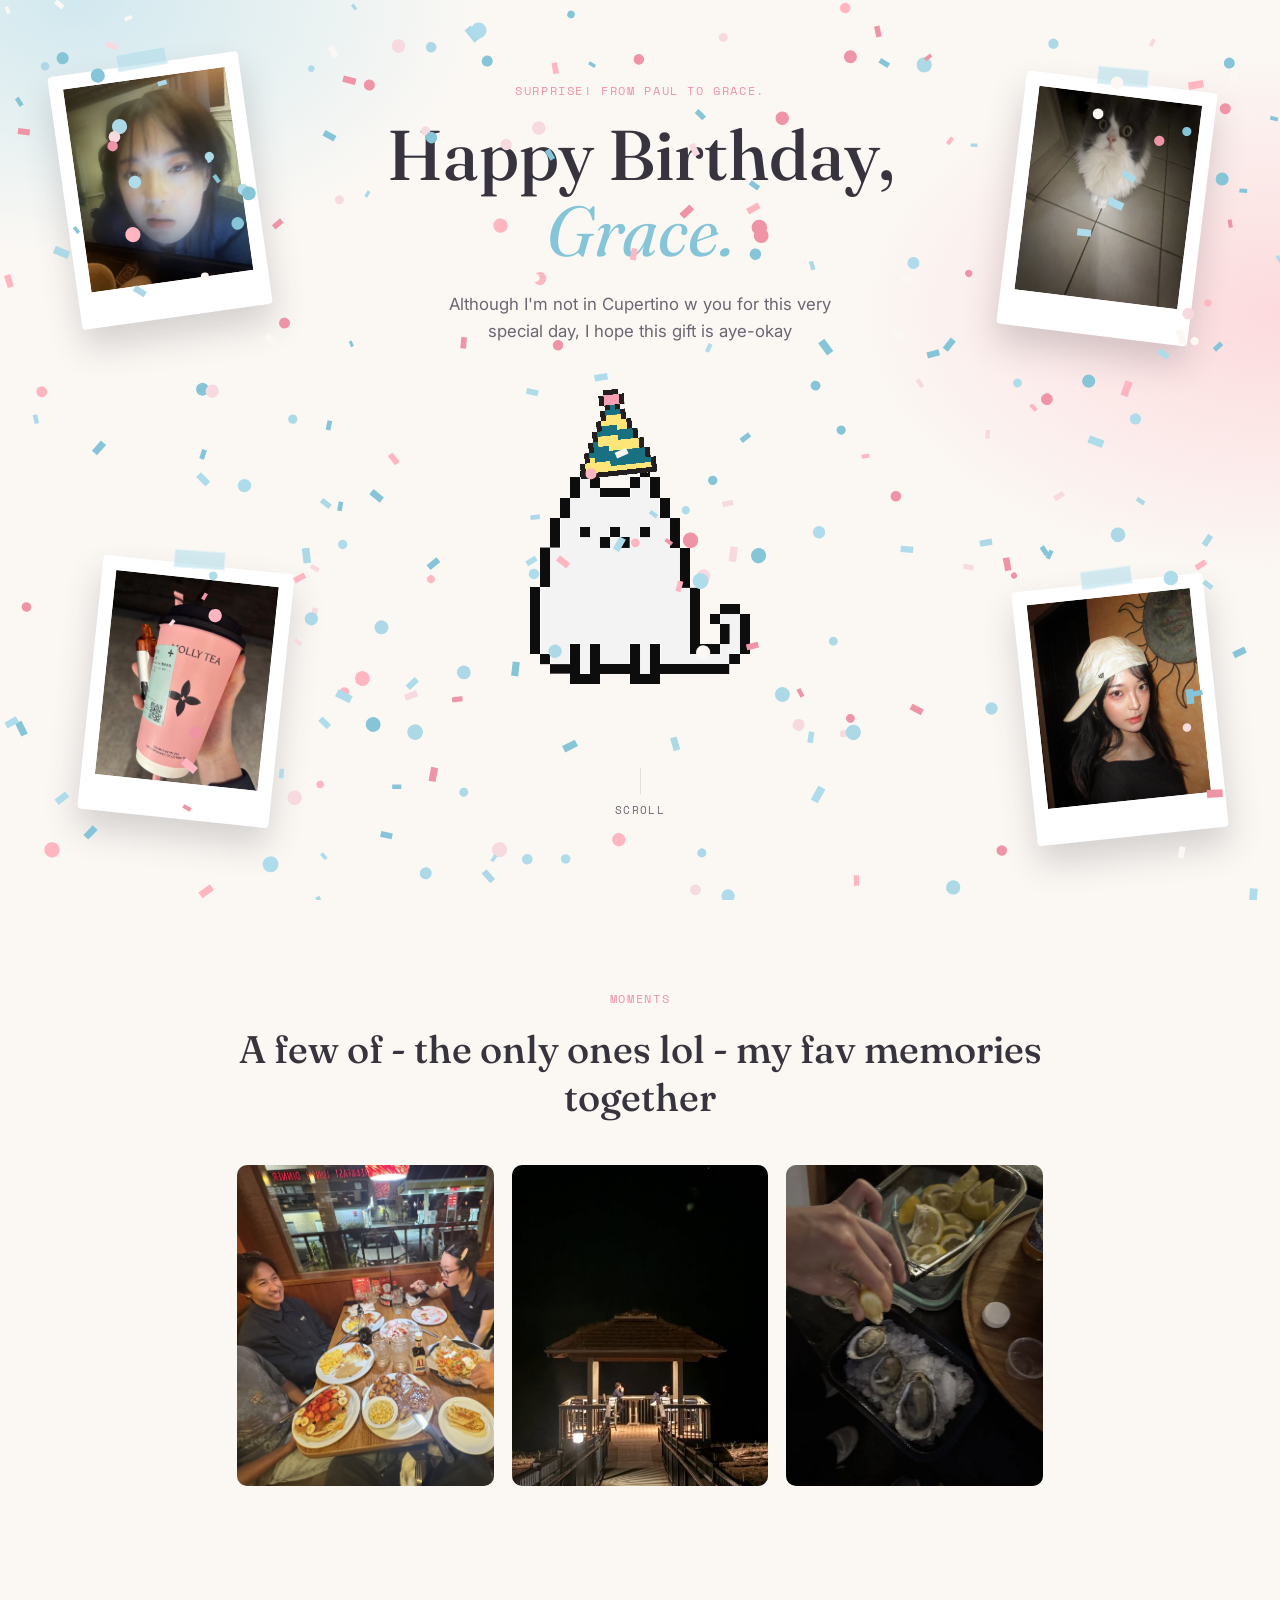
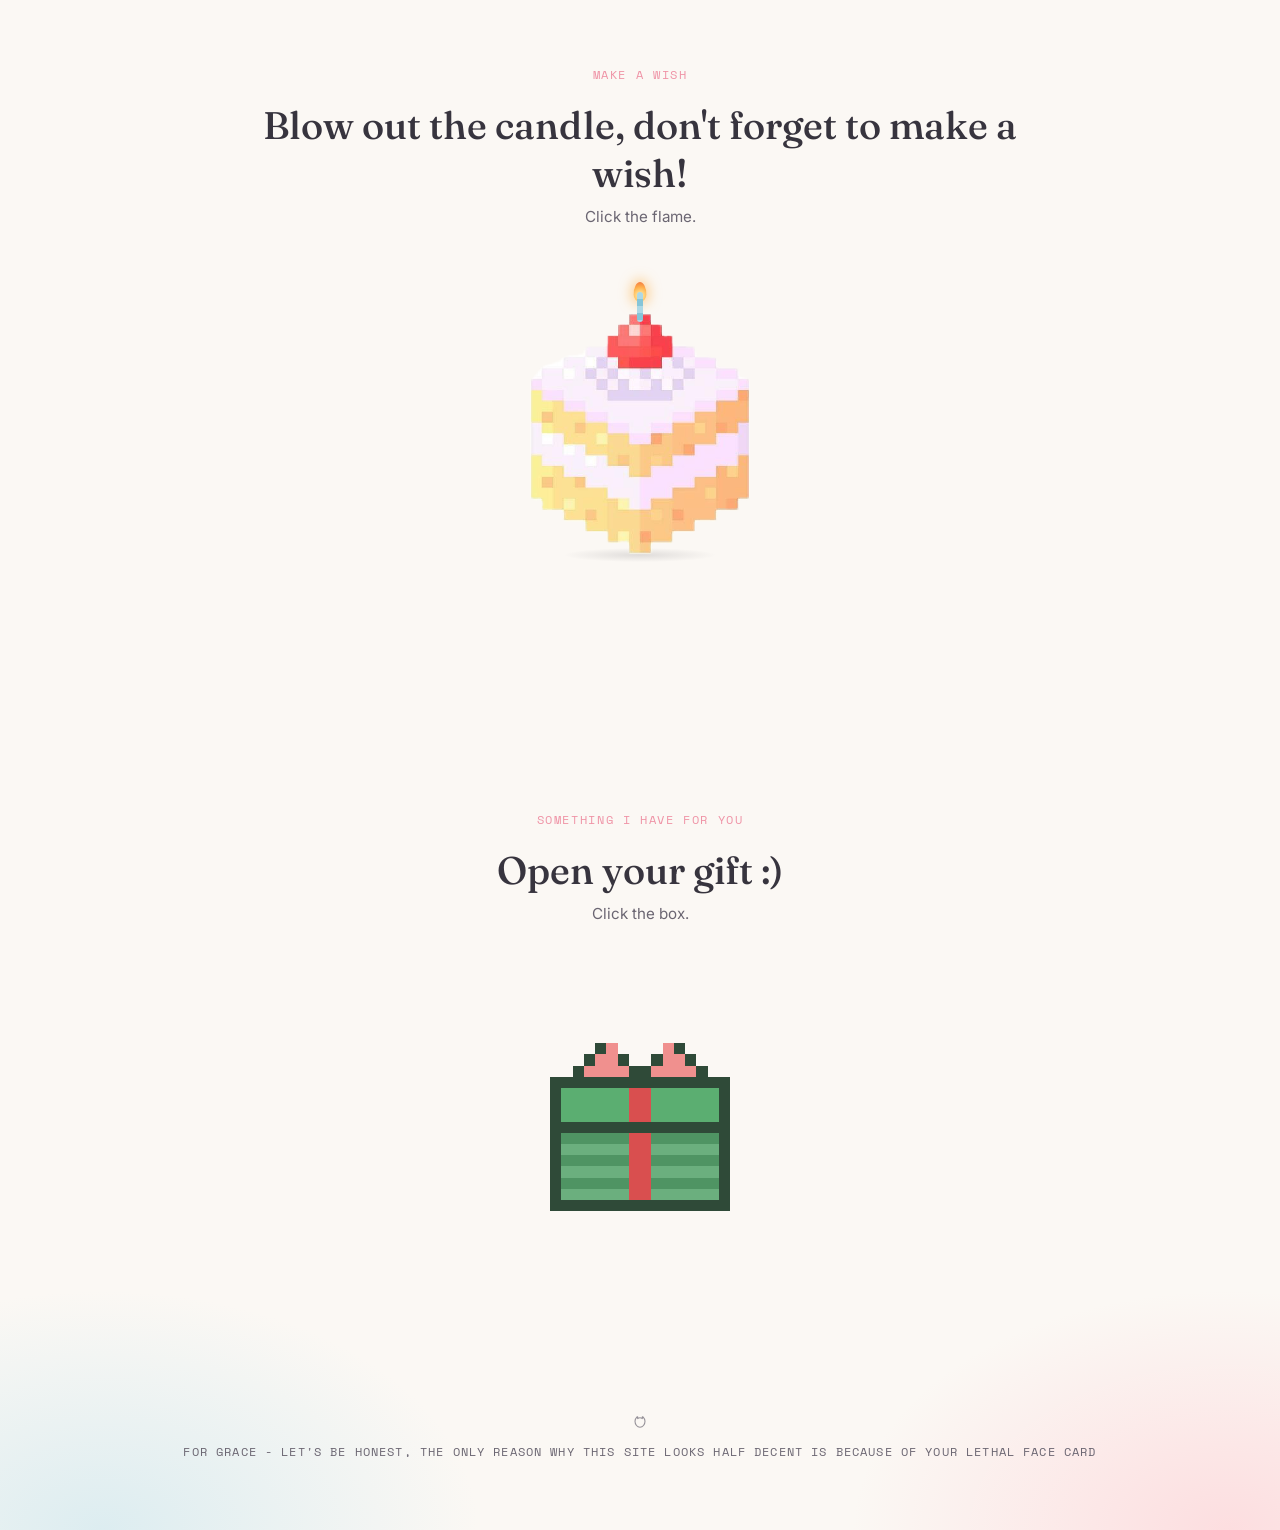
==== party.html @ a6ecd900 "its coming together hahaha" ====
<!DOCTYPE html>
<html lang="en">
<head>
<meta charset="UTF-8">
<meta name="viewport" content="width=device-width, initial-scale=1.0">
<title>Happy Birthday, Grace</title>
<link rel="icon" href="images/cat.png">
<link rel="preconnect" href="https://fonts.googleapis.com">
<link rel="preconnect" href="https://fonts.gstatic.com" crossorigin>
<link href="https://fonts.googleapis.com/css2?family=Fraunces:ital,opsz,wght@0,9..144,400;0,9..144,500;0,9..144,600;1,9..144,400;1,9..144,500&family=Inter:wght@400;500;600&family=Space+Mono:wght@400;700&display=swap" rel="stylesheet">
<link rel="stylesheet" href="style.css">
</head>
<body>

<canvas id="confetti-canvas"></canvas>

<main id="top">

  <section class="hero">
    <div class="hero-polaroids" aria-hidden="false">
      <label class="polaroid pola-1 has-photo" data-slot="1">
        <input type="file" accept="image/*" class="photo-input">
        <span class="polaroid-tape"></span>
        <span class="polaroid-frame">
          <img class="polaroid-img" src="images/polaroid-1.jpg" alt="Grace on a video call">
          <span class="polaroid-placeholder">
            <svg viewBox="0 0 24 24" fill="none"><path d="M12 5v14M5 12h14" stroke="currentColor" stroke-width="1.4" stroke-linecap="round"/></svg>
          </span>
        </span>
      </label>
      <label class="polaroid pola-4 has-photo" data-slot="4">
        <input type="file" accept="image/*" class="photo-input">
        <span class="polaroid-tape"></span>
        <span class="polaroid-frame">
          <img class="polaroid-img" src="images/polaroid-4.jpg" alt="A fluffy cat">
          <span class="polaroid-placeholder">
            <svg viewBox="0 0 24 24" fill="none"><path d="M12 5v14M5 12h14" stroke="currentColor" stroke-width="1.4" stroke-linecap="round"/></svg>
          </span>
        </span>
      </label>
      <label class="polaroid pola-2 has-photo" data-slot="2">
        <input type="file" accept="image/*" class="photo-input">
        <span class="polaroid-tape"></span>
        <span class="polaroid-frame">
          <img class="polaroid-img" src="images/polaroid-2.jpg" alt="A Molly Tea drink">
          <span class="polaroid-placeholder">
            <svg viewBox="0 0 24 24" fill="none"><path d="M12 5v14M5 12h14" stroke="currentColor" stroke-width="1.4" stroke-linecap="round"/></svg>
          </span>
        </span>
      </label>
      <label class="polaroid pola-3 has-photo" data-slot="3">
        <input type="file" accept="image/*" class="photo-input">
        <span class="polaroid-tape"></span>
        <span class="polaroid-frame">
          <img class="polaroid-img" src="images/polaroid-3.jpg" alt="A portrait of Grace">
          <span class="polaroid-placeholder">
            <svg viewBox="0 0 24 24" fill="none"><path d="M12 5v14M5 12h14" stroke="currentColor" stroke-width="1.4" stroke-linecap="round"/></svg>
          </span>
        </span>
      </label>
    </div>

    <div class="hero-content">
    <p class="eyebrow">Surprise! From Paul To Grace.</p>
    <h1 class="hero-title">Happy Birthday,<br><em>Grace.</em></h1>
    <p class="hero-sub">Although I'm not in Cupertino w you for this very special day, I hope this gift is aye-okay</p>

    <div class="hero-cat-wrap">
      <img class="hero-cat-hat" src="images/party-hat.png" alt="" aria-hidden="true">
      <img class="hero-cat" src="images/cat.png" alt="" aria-hidden="true">
    </div>

    <a class="scroll-cue" href="#photos"><span></span>scroll</a>
    </div>
  </section>

  <section id="photos" class="photos">
    <p class="eyebrow center">moments</p>
    <h2 class="section-title">A few of - the only ones lol - my fav memories together</h2>

    <div class="photo-grid">
      <label class="photo-card has-photo" data-slot="1">
        <input type="file" accept="image/*" class="photo-input">
        <img class="photo-img" src="images/moment-1.jpg" alt="Dinner with friends">
        <div class="photo-placeholder">
          <svg viewBox="0 0 24 24" fill="none"><path d="M12 5v14M5 12h14" stroke="currentColor" stroke-width="1.4" stroke-linecap="round"/></svg>
          <span>add a photo</span>
        </div>
      </label>
      <label class="photo-card has-photo" data-slot="2">
        <input type="file" accept="image/*" class="photo-input">
        <img class="photo-img" src="images/moment-2.jpg" alt="A gazebo at night">
        <div class="photo-placeholder">
          <svg viewBox="0 0 24 24" fill="none"><path d="M12 5v14M5 12h14" stroke="currentColor" stroke-width="1.4" stroke-linecap="round"/></svg>
          <span>add a photo</span>
        </div>
      </label>
      <label class="photo-card has-photo" data-slot="3">
        <input type="file" accept="image/*" class="photo-input">
        <img class="photo-img" src="images/moment-3.jpg" alt="Oysters and lemon">
        <div class="photo-placeholder">
          <svg viewBox="0 0 24 24" fill="none"><path d="M12 5v14M5 12h14" stroke="currentColor" stroke-width="1.4" stroke-linecap="round"/></svg>
          <span>add a photo</span>
        </div>
      </label>
    </div>
  </section>

  <section id="cake" class="cake-section">
    <p class="eyebrow center">make a wish</p>
    <h2 class="section-title">Blow out the candle, don't forget to make a wish!</h2>
    <p class="section-sub">Click the flame.</p>

    <div class="cake-stage">
      <button class="candle" id="candle" aria-label="Blow out the candle">
        <span class="flame"></span>
        <span class="wick"></span>
      </button>
      <img class="cake-img" src="images/Subject.png" alt="A little strawberry cake">
      <div class="cake-shadow"></div>
    </div>
    <p class="wish-line" id="wish-line">&nbsp;</p>
  </section>

  <section id="gift" class="gift-section">
    <p class="eyebrow center">something i have for you</p>
    <h2 class="section-title">Open your gift :)</h2>
    <p class="section-sub">Click the box.</p>

    <button class="gift-stage" id="gift-stage" aria-label="Open your gift">
      <img class="gift-lid" id="gift-lid" src="images/gift-lid.svg" alt="">
      <img class="gift-box" src="images/gift-box.svg" alt="">
    </button>

    <div class="message-card" id="message-card">
      <p class="message-text" id="message-text">Happy Birthday, Grace grookymonster Jia Xu! I'm so happy we became friends this past year, I really enjoyed our time together at CalPoly SLO. You're seriously so funny, smart, viby, and funny, and a very sly thief. I sincerely hope both of us can transfer to the schools we want to. Anyways, have a good bday. Wish I could be there; I can't wait to see you soon, I've missed you.</p>
      <p class="message-signature">- Paul</p>
      <p class="message-ps">P.S. Long Live Unit 404!</p>
    </div>
  </section>

</main>

<footer class="footer">
  <svg class="brand-mark" viewBox="0 0 24 24" fill="none" xmlns="http://www.w3.org/2000/svg">
    <path d="M6 10c0-2.8 1.6-4.6 2.4-5.4.3-.3.8-.1.8.3v1.8c1-.6 2-.9 2.8-.9s1.8.3 2.8.9V4.9c0-.4.5-.6.8-.3.8.8 2.4 2.6 2.4 5.4 0 4-2.7 7-6 7s-6-3-6-7Z" stroke="currentColor" stroke-width="1.3" stroke-linejoin="round"/>
  </svg>
  <p>For Grace - Let's be honest, the only reason why this site looks half decent is because of your lethal face card</p>
</footer>

<script src="script.js"></script>
</body>
</html>
---- style.css ----
:root {
  --cream: #FBF8F4;
  --cream-2: #F5F0E8;
  --ink: #37343E;
  --ink-soft: #6B6672;
  --blue-50: #F0F8FF;
  --blue-100: #DCEFF8;
  --blue-200: #AFDCEB;
  --blue-300: #ADD8E6;
  --blue-400: #86C5D8;
  --pink: #FFB6C1;
  --pink-deep: #EF93A6;
  --line: rgba(55, 52, 62, 0.12);
}

* { box-sizing: border-box; }
html { scroll-behavior: smooth; overflow-x: hidden; width: 100%; }

body {
  margin: 0;
  color: var(--ink);
  font-family: 'Inter', sans-serif;
  -webkit-font-smoothing: antialiased;
  overflow-x: hidden;
  width: 100%;
  background:
    radial-gradient(ellipse 45vw 40vh at 6% 0%, rgba(175, 220, 235, 0.55) 0%, transparent 70%),
    radial-gradient(ellipse 48vw 42vh at 100% 10%, rgba(255, 182, 193, 0.45) 0%, transparent 70%),
    radial-gradient(ellipse 42vw 38vh at 8% 100%, rgba(175, 220, 235, 0.4) 0%, transparent 70%),
    radial-gradient(ellipse 42vw 38vh at 96% 100%, rgba(255, 182, 193, 0.4) 0%, transparent 70%),
    var(--cream);
  background-repeat: no-repeat;
}

em { font-style: italic; }

#confetti-canvas {
  position: fixed;
  inset: 0;
  width: 100%;
  height: 100%;
  pointer-events: none;
  z-index: 999;
}

/* ---------------- Hero ---------------- */
.hero {
  position: relative;
  text-align: center;
  overflow: hidden;
  width: 100%;
  max-width: none;
  margin: 0;
  padding: 0;
  min-height: 100vh;
  display: flex;
  align-items: center;
}
.hero-content {
  position: relative;
  z-index: 1;
  padding: 8vh 5vw;
  max-width: 760px;
  margin: 0 auto;
  width: 100%;
}

/* ---------------- Hero polaroids ---------------- */
.hero-polaroids {
  position: absolute;
  inset: 0;
  z-index: 1;
  pointer-events: none;
}
.polaroid {
  position: absolute;
  display: block;
  width: clamp(150px, 15vw, 260px);
  background: #fff;
  padding: clamp(10px, 1.1vw, 18px) clamp(10px, 1.1vw, 18px) clamp(24px, 2.8vw, 40px);
  border-radius: 4px;
  box-shadow: 0 18px 34px rgba(55, 52, 62, 0.2);
  cursor: pointer;
  pointer-events: auto;
  transition: transform 0.25s ease, box-shadow 0.25s ease;
}
.polaroid:hover {
  box-shadow: 0 22px 40px rgba(55, 52, 62, 0.28);
}
.polaroid-tape {
  position: absolute;
  top: clamp(-14px, -1.2vw, -8px);
  left: 50%;
  width: clamp(38px, 4vw, 56px);
  height: clamp(14px, 1.4vw, 20px);
  background: rgba(175, 220, 235, 0.55);
  border: 1px solid rgba(255,255,255,0.4);
  transform: translateX(-50%) rotate(-2deg);
}
.polaroid-frame {
  display: block;
  width: 100%;
  aspect-ratio: 4 / 5;
  background: var(--blue-50);
  overflow: hidden;
  position: relative;
}
.photo-input { display: none; }
.polaroid-img {
  width: 100%;
  height: 100%;
  object-fit: cover;
  display: none;
}
.polaroid.has-photo .polaroid-img { display: block; }
.polaroid.has-photo .polaroid-placeholder { display: none; }
.polaroid-placeholder {
  position: absolute;
  inset: 0;
  display: flex;
  align-items: center;
  justify-content: center;
  color: var(--ink-soft);
  opacity: 0.5;
}
.polaroid-placeholder svg { width: 20px; height: 20px; }

.pola-1 { top: 7%; left: 5%; transform: rotate(-8deg); }
.pola-4 { top: 9%; right: 6%; transform: rotate(7deg); }
.pola-2 { bottom: 9%; left: 7%; transform: rotate(6deg); }
.pola-3 { bottom: 7%; right: 5%; transform: rotate(-6deg); }
.pola-1:hover, .pola-2:hover, .pola-3:hover, .pola-4:hover { transform: rotate(0deg) scale(1.04); }

@media (max-width: 900px) {
  .polaroid { width: clamp(110px, 24vw, 160px); }
  .pola-1 { top: 3%; left: 3%; }
  .pola-4 { top: 3%; right: 3%; }
  .pola-2 { bottom: 3%; left: 3%; }
  .pola-3 { bottom: 3%; right: 3%; }
}

@media (max-width: 560px) {
  .polaroid { width: 78px; padding: 6px 6px 16px; }
  .polaroid-tape { width: 26px; height: 10px; top: -6px; }
  .hero { min-height: auto; }
  .hero-content { padding: 15vh 9vw 6vh; }
  .pola-1 { top: 10px; left: 8px; }
  .pola-4 { top: 10px; right: 8px; }
  .pola-2 { bottom: 10px; left: 8px; }
  .pola-3 { bottom: 10px; right: 8px; }
}

.eyebrow {
  position: relative;
  font-family: 'Space Mono', monospace;
  font-size: 0.72rem;
  letter-spacing: 0.14em;
  text-transform: uppercase;
  color: var(--pink-deep);
  margin: 0 0 18px;
}
.eyebrow.center { text-align: center; }

.hero-title {
  position: relative;
  font-family: 'Fraunces', serif;
  font-weight: 500;
  font-size: clamp(2.6rem, 7vw, 4.4rem);
  line-height: 1.08;
  margin: 0;
  color: var(--ink);
}
.hero-title em {
  color: var(--blue-400);
  font-weight: 400;
}

.hero-sub {
  position: relative;
  font-size: 1.05rem;
  color: var(--ink-soft);
  margin: 22px auto 0;
  max-width: 420px;
  line-height: 1.6;
}

.hero-cat-wrap {
  position: relative;
  display: block;
  width: 220px;
  margin: 84px auto 0;
}

.hero-cat {
  display: block;
  width: 100%;
  image-rendering: pixelated;
  opacity: 0.95;
}

.hero-cat-hat {
  position: absolute;
  top: -14%;
  left: 38.5%;
  width: 36%;
  transform: translateX(-50%) rotate(-6deg);
  image-rendering: pixelated;
  z-index: 1;
}

.scroll-cue {
  position: relative;
  display: inline-flex;
  flex-direction: column;
  align-items: center;
  gap: 8px;
  margin-top: 46px;
  font-family: 'Space Mono', monospace;
  font-size: 0.68rem;
  letter-spacing: 0.12em;
  text-transform: uppercase;
  color: var(--ink-soft);
  text-decoration: none;
}
.scroll-cue span {
  width: 1px;
  height: 26px;
  background: var(--line);
  position: relative;
  overflow: hidden;
}
.scroll-cue span::after {
  content: "";
  position: absolute;
  top: -100%;
  left: 0;
  width: 100%;
  height: 100%;
  background: var(--pink-deep);
  animation: cue 1.8s ease-in-out infinite;
}
@keyframes cue {
  0% { top: -100%; }
  60% { top: 100%; }
  100% { top: 100%; }
}

/* ---------------- Shared section styles ---------------- */
section { padding: 90px 6vw; max-width: 960px; margin: 0 auto; text-align: center; }

.section-title {
  font-family: 'Fraunces', serif;
  font-weight: 500;
  font-size: clamp(1.7rem, 4vw, 2.4rem);
  margin: 0;
}
.section-sub {
  margin: 10px 0 0;
  color: var(--ink-soft);
  font-size: 0.95rem;
}

.photos { }

/* ---------------- Photo grid ---------------- */
.photo-grid {
  display: grid;
  grid-template-columns: repeat(3, 1fr);
  gap: 18px;
  margin-top: 44px;
}
.photo-card {
  position: relative;
  aspect-ratio: 4 / 5;
  border-radius: 10px;
  overflow: hidden;
  cursor: pointer;
  background: var(--blue-50);
  display: block;
}
.photo-input { display: none; }
.photo-img {
  width: 100%;
  height: 100%;
  object-fit: cover;
  display: none;
}
.photo-card.has-photo .photo-img { display: block; }
.photo-card.has-photo .photo-placeholder { display: none; }

.photo-placeholder {
  width: 100%;
  height: 100%;
  display: flex;
  flex-direction: column;
  align-items: center;
  justify-content: center;
  gap: 10px;
  color: var(--ink-soft);
  border: 1px solid var(--line);
  border-radius: 10px;
  transition: border-color 0.2s ease, color 0.2s ease, background 0.2s ease;
  font-size: 0.82rem;
  letter-spacing: 0.02em;
}
.photo-placeholder svg { width: 20px; height: 20px; }
.photo-card:hover .photo-placeholder {
  border-color: var(--pink-deep);
  color: var(--pink-deep);
  background: var(--blue-50);
}

@media (max-width: 640px) {
  .photo-grid { grid-template-columns: 1fr; max-width: 280px; margin-left: auto; margin-right: auto; }
}

/* ---------------- Cake ---------------- */
.cake-section { }
.cake-stage {
  position: relative;
  width: 220px;
  margin: 56px auto 0;
  display: flex;
  flex-direction: column;
  align-items: center;
}
.cake-img {
  width: 220px;
  image-rendering: pixelated;
  position: relative;
  z-index: 1;
}
.cake-shadow {
  width: 150px;
  height: 14px;
  border-radius: 50%;
  background: radial-gradient(ellipse, rgba(55,52,62,0.14) 0%, transparent 72%);
  margin-top: -6px;
}

.candle {
  position: relative;
  z-index: 2;
  margin-bottom: -14px;
  width: 26px;
  height: 46px;
  background: none;
  border: none;
  padding: 0;
  cursor: pointer;
}
.candle .wick {
  position: absolute;
  bottom: 6px;
  left: 50%;
  transform: translateX(-50%);
  width: 6px;
  height: 30px;
  border-radius: 3px;
  background: repeating-linear-gradient(180deg, var(--blue-300) 0 7px, var(--blue-400) 7px 14px);
}
.candle .flame {
  position: absolute;
  top: 0;
  left: 50%;
  transform: translateX(-50%);
  width: 13px;
  height: 20px;
  background: radial-gradient(circle at 50% 68%, #FFF3B0 0%, #FFB24D 55%, #F2703C 100%);
  border-radius: 50% 50% 50% 50% / 62% 62% 38% 38%;
  box-shadow: 0 0 12px 3px rgba(255, 178, 77, 0.55);
  animation: flicker 0.7s ease-in-out infinite alternate;
  transition: opacity 0.25s ease, transform 0.25s ease;
  transform-origin: bottom center;
}
@keyframes flicker {
  0% { transform: translateX(-50%) scale(1) rotate(-2deg); }
  100% { transform: translateX(-50%) scale(1.08) rotate(2deg); }
}
.candle[data-lit="false"] .flame {
  opacity: 0;
  transform: translateX(-50%) scale(0.2);
}
.candle[data-lit="false"] .smoke {
  position: absolute;
  top: -2px;
  left: 50%;
  transform: translateX(-50%);
  width: 3px;
  height: 12px;
  background: #C7C2CC;
  border-radius: 2px;
  opacity: 0.7;
  animation: smoke 1.3s ease-out forwards;
}
@keyframes smoke {
  0% { opacity: 0.6; transform: translate(-50%, 0) scale(1); }
  100% { opacity: 0; transform: translate(-50%, -22px) scale(2.4); }
}

.wish-line {
  margin-top: 26px;
  font-family: 'Fraunces', serif;
  font-style: italic;
  font-size: 1.1rem;
  color: var(--pink-deep);
  min-height: 1.4em;
}

/* ---------------- Gift ---------------- */
.gift-section { }
.gift-stage {
  position: relative;
  width: 180px;
  height: 190px;
  margin: 120px auto 0;
  background: none;
  border: none;
  padding: 0;
  cursor: pointer;
  display: block;
}
.gift-lid, .gift-box {
  position: absolute;
  left: 0;
  width: 180px;
  image-rendering: pixelated;
}
.gift-lid {
  top: 0;
  z-index: 2;
  transform-origin: 15% 100%;
  transition: transform 0.55s cubic-bezier(.3,1,.4,1), opacity 0.5s ease;
}
.gift-box {
  top: 90px;
  z-index: 1;
}
.gift-stage.open .gift-lid {
  transform: translate(34px, -42px) rotate(-30deg);
}
.gift-stage:not(.open):hover .gift-lid {
  transform: translateY(-5px);
}

.message-card {
  max-width: 460px;
  margin: 30px auto 0;
  max-height: 0;
  opacity: 0;
  overflow: hidden;
  transition: max-height 0.6s ease, opacity 0.5s ease, margin 0.6s ease;
}
.gift-stage.open ~ .message-card {
  max-height: 480px;
  opacity: 1;
}

.message-text {
  font-family: 'Fraunces', serif;
  font-style: italic;
  font-size: 1.15rem;
  line-height: 1.7;
  color: var(--ink);
  margin: 0;
  padding: 30px 8px 0;
  border-top: 1px solid var(--line);
}

.message-signature {
  font-family: 'Fraunces', serif;
  font-style: italic;
  font-size: 1.15rem;
  color: var(--ink);
  margin: 14px 8px 0;
  text-align: center;
}

.message-ps {
  font-family: 'Fraunces', serif;
  font-style: italic;
  font-size: 0.95rem;
  color: var(--ink-soft);
  margin: 10px 8px 0;
  padding-bottom: 30px;
  text-align: left;
  border-bottom: 1px solid var(--line);
}

/* ---------------- Footer ---------------- */
.footer {
  display: flex;
  flex-direction: column;
  align-items: center;
  gap: 10px;
  padding: 60px 20px 70px;
  color: var(--ink-soft);
}
.footer .brand-mark { width: 20px; height: 20px; opacity: 0.7; }
.footer p {
  font-family: 'Space Mono', monospace;
  font-size: 0.72rem;
  letter-spacing: 0.1em;
  text-transform: uppercase;
  margin: 0;
}

@media (max-width: 560px) {
  section { padding: 70px 6vw; }
}

/* ---------------- Landing page ---------------- */
.landing {
  min-height: 100vh;
  width: 100%;
  display: flex;
  flex-direction: column;
  align-items: center;
  justify-content: center;
  text-align: center;
  gap: 34px;
  padding: 8vh 6vw;
}

.landing-question {
  font-family: 'Fraunces', serif;
  font-style: italic;
  font-weight: 500;
  font-size: clamp(1.5rem, 4.2vw, 2.5rem);
  color: var(--ink);
  max-width: 620px;
  margin: 0;
  line-height: 1.3;
}

.landing-cat-btn {
  background: none;
  border: none;
  padding: 0;
  cursor: pointer;
  transition: transform 0.25s ease;
}
.landing-cat-btn:hover { transform: scale(1.06) rotate(-3deg); }
.landing-cat-btn:active { transform: scale(0.97); }

.landing-cat-img {
  width: clamp(170px, 24vw, 320px);
  image-rendering: pixelated;
  display: block;
}

.landing-cta {
  font-family: 'Space Mono', monospace;
  font-size: 0.8rem;
  letter-spacing: 0.14em;
  text-transform: uppercase;
  color: var(--pink-deep);
  margin: 0;
  animation: landingPulse 1.8s ease-in-out infinite;
}
@keyframes landingPulse {
  0%, 100% { opacity: 0.6; }
  50% { opacity: 1; }
}
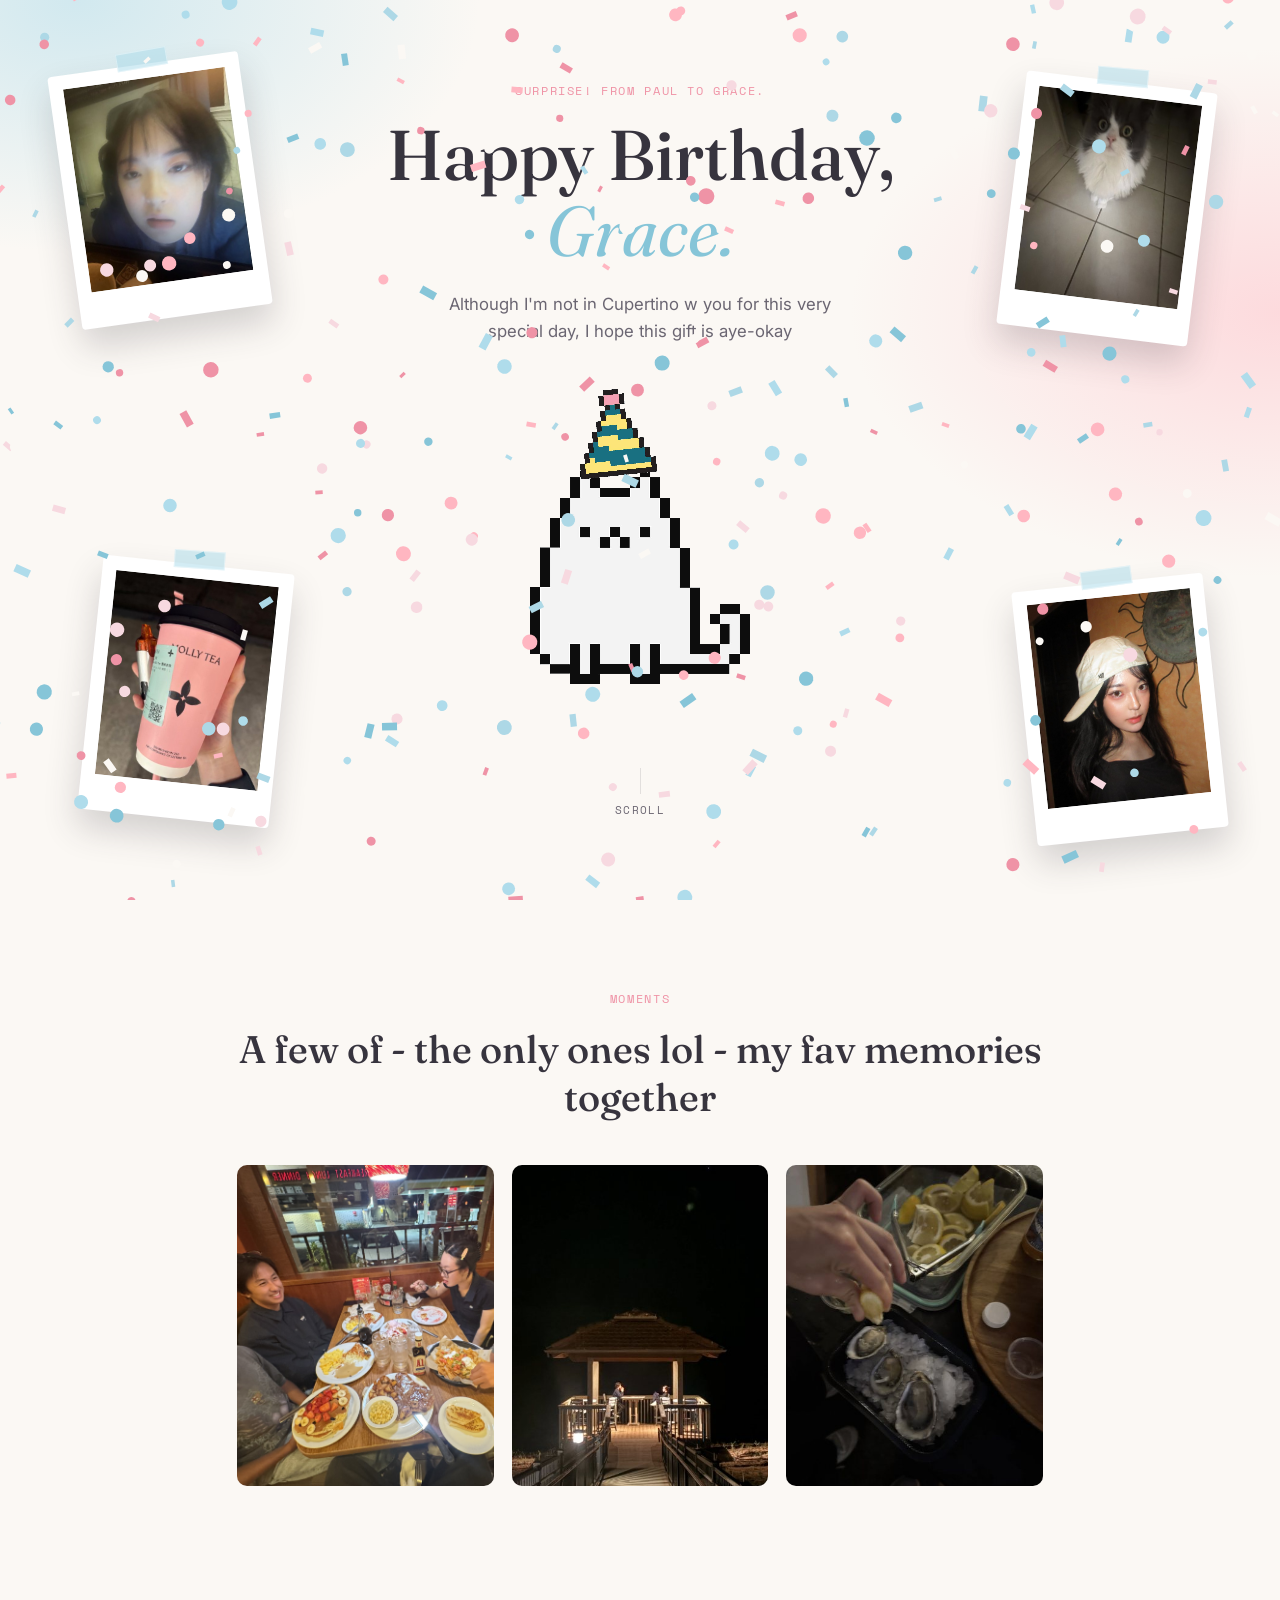
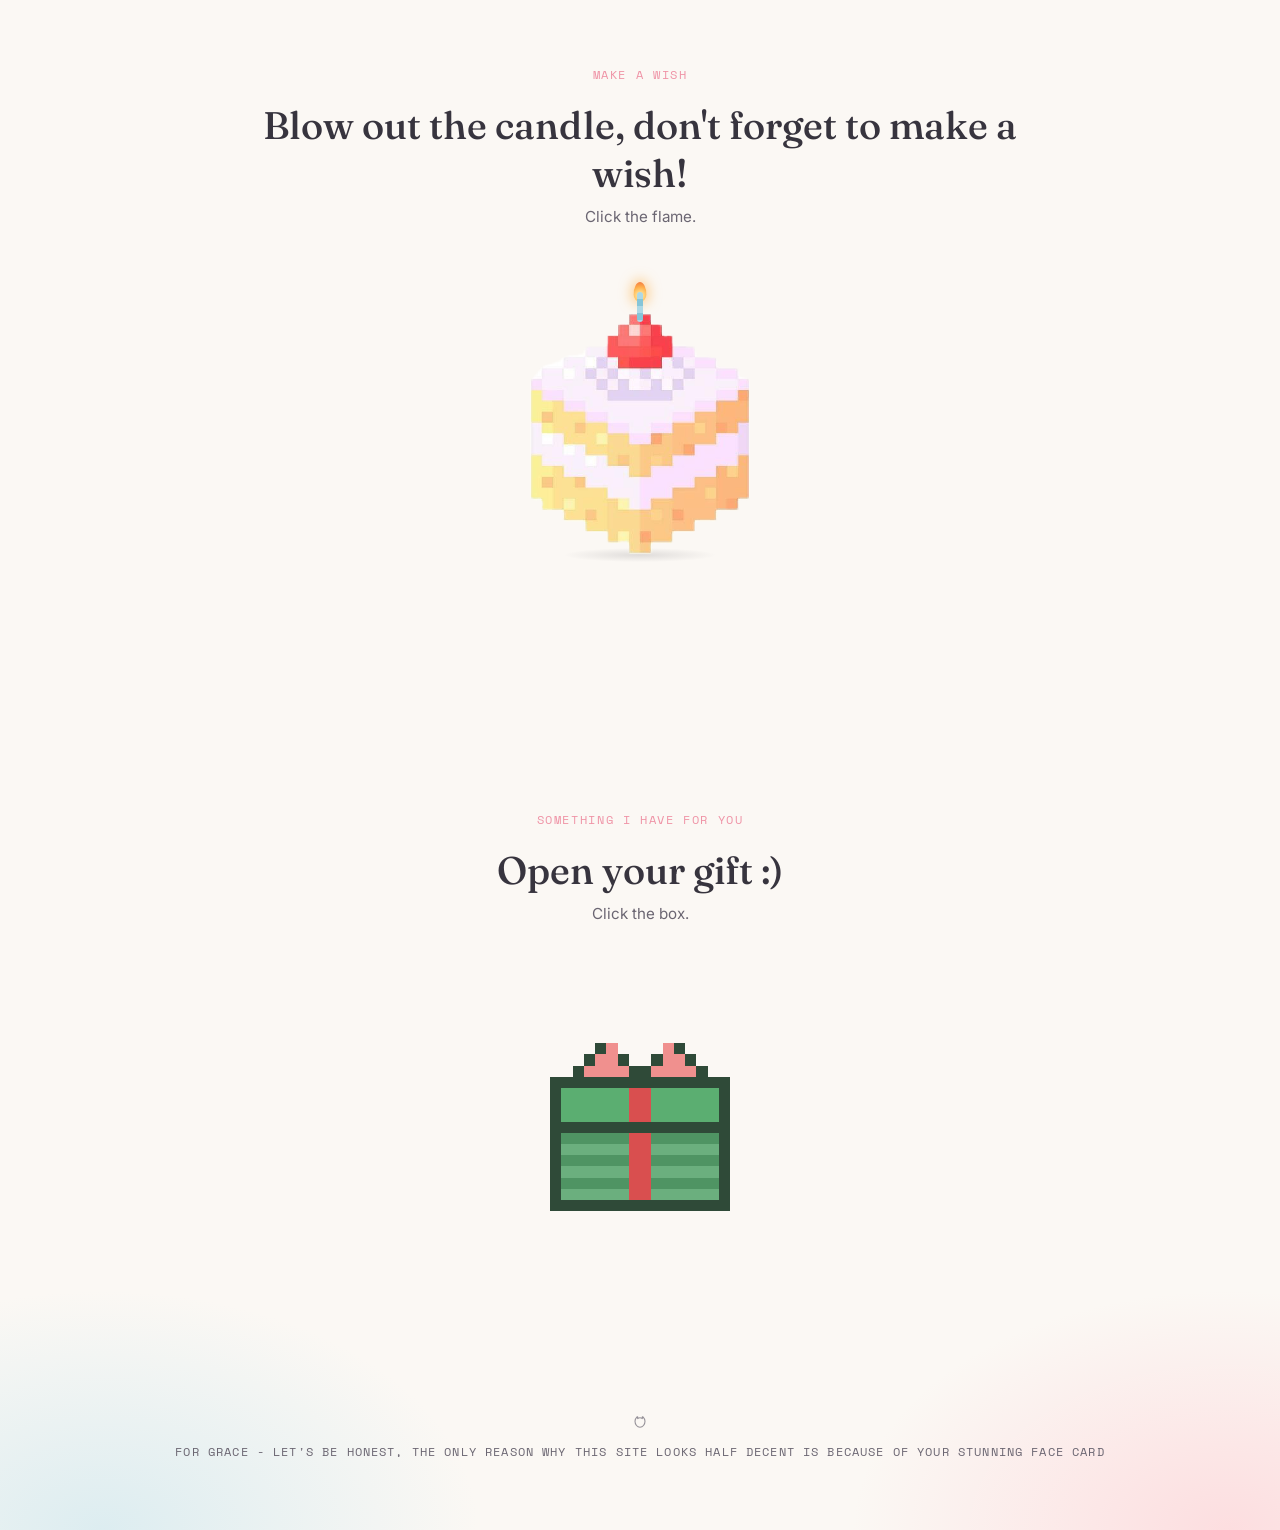
==== commit be57e048: "hahaha" ====
--- a/party.html
+++ b/party.html
@@ -145,7 +145,7 @@
   <svg class="brand-mark" viewBox="0 0 24 24" fill="none" xmlns="http://www.w3.org/2000/svg">
     <path d="M6 10c0-2.8 1.6-4.6 2.4-5.4.3-.3.8-.1.8.3v1.8c1-.6 2-.9 2.8-.9s1.8.3 2.8.9V4.9c0-.4.5-.6.8-.3.8.8 2.4 2.6 2.4 5.4 0 4-2.7 7-6 7s-6-3-6-7Z" stroke="currentColor" stroke-width="1.3" stroke-linejoin="round"/>
   </svg>
-  <p>For Grace - Let's be honest, the only reason why this site looks half decent is because of your lethal face card</p>
+  <p>For Grace - Let's be honest, the only reason why this site looks half decent is because of your stunning face card</p>
 </footer>
 
 <script src="script.js"></script>
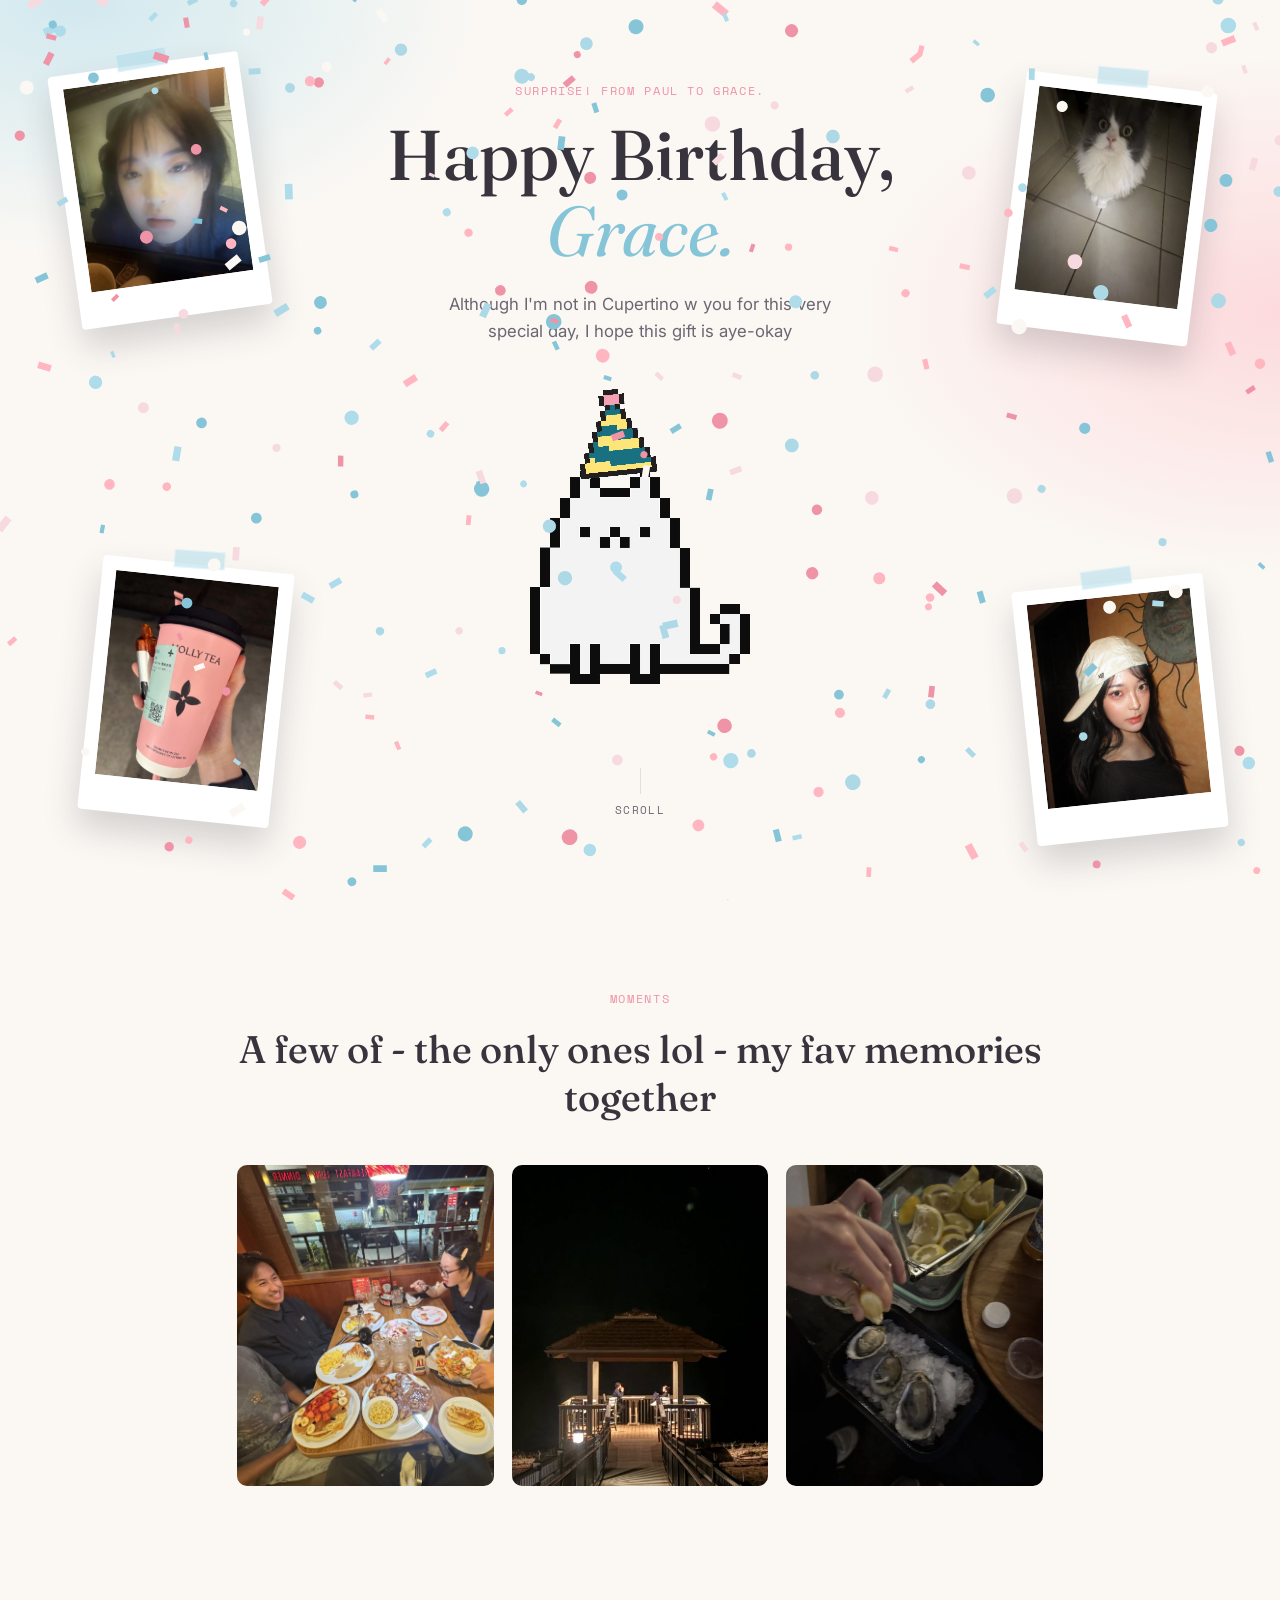
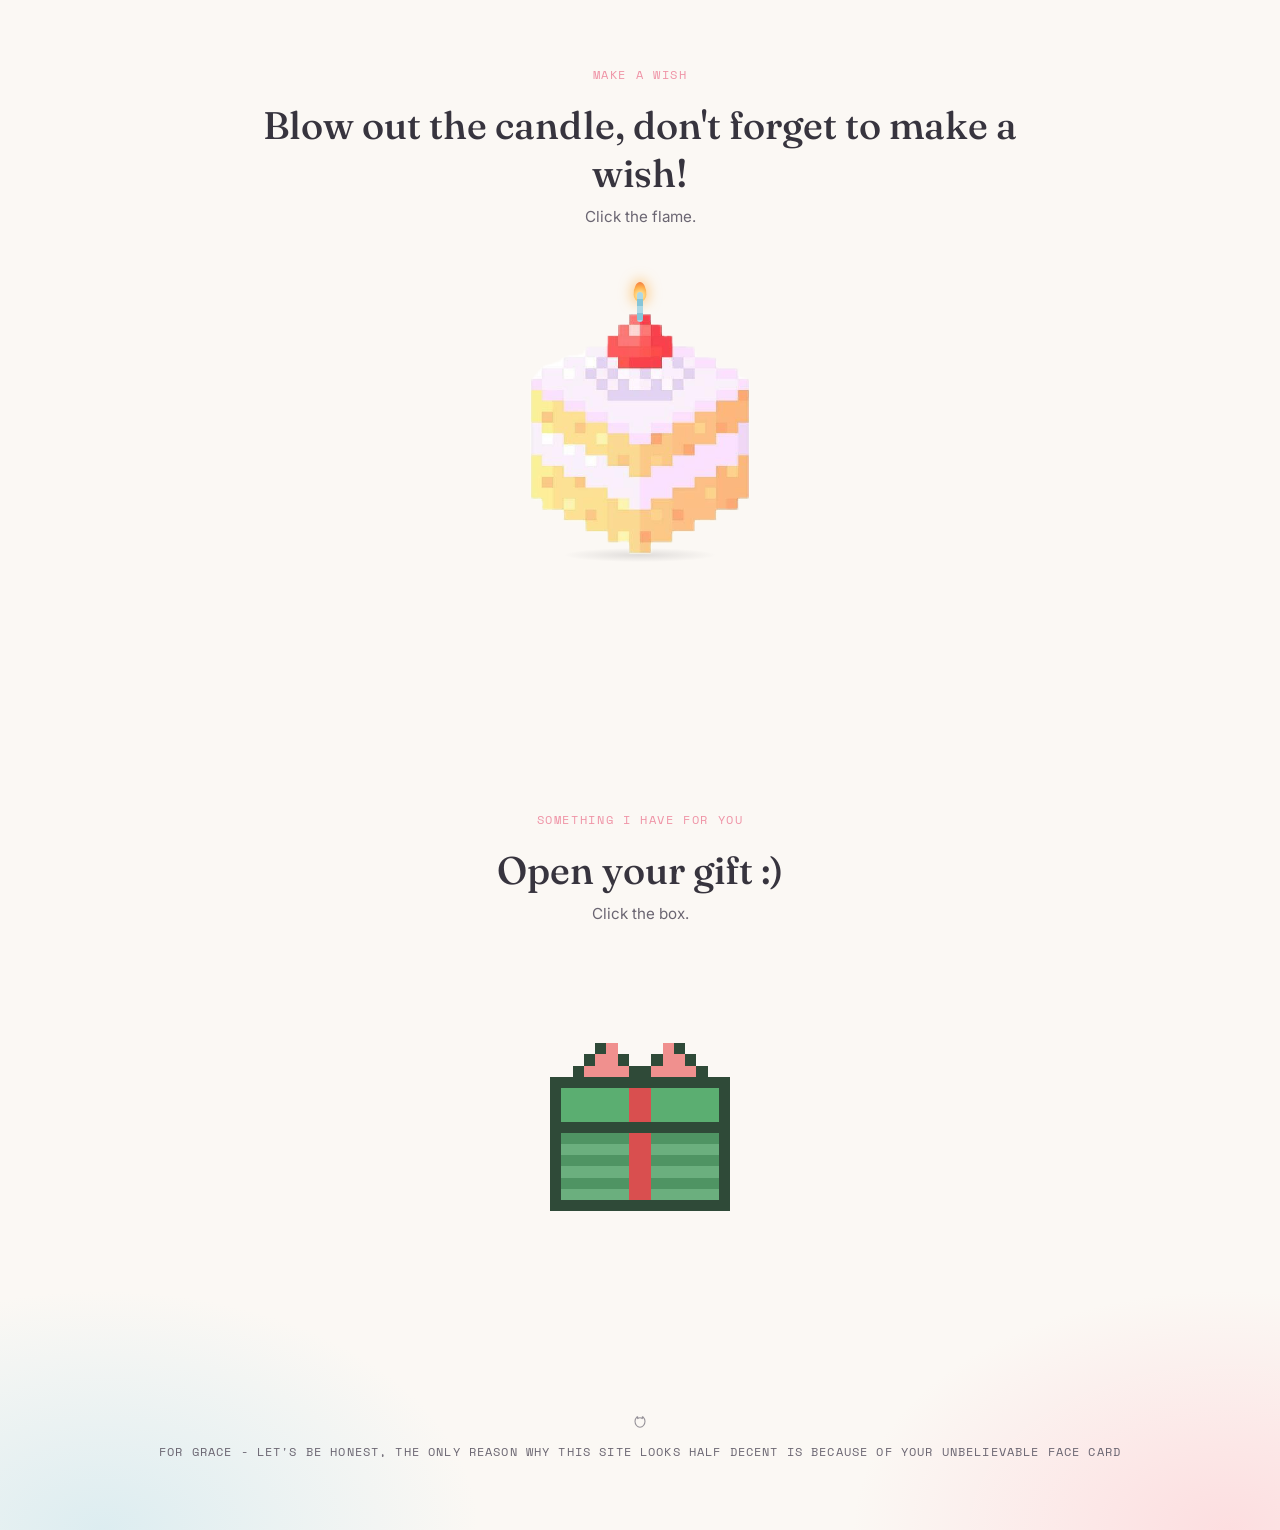
==== commit e4747c50: "hahahaha" ====
--- a/party.html
+++ b/party.html
@@ -145,7 +145,7 @@
   <svg class="brand-mark" viewBox="0 0 24 24" fill="none" xmlns="http://www.w3.org/2000/svg">
     <path d="M6 10c0-2.8 1.6-4.6 2.4-5.4.3-.3.8-.1.8.3v1.8c1-.6 2-.9 2.8-.9s1.8.3 2.8.9V4.9c0-.4.5-.6.8-.3.8.8 2.4 2.6 2.4 5.4 0 4-2.7 7-6 7s-6-3-6-7Z" stroke="currentColor" stroke-width="1.3" stroke-linejoin="round"/>
   </svg>
-  <p>For Grace - Let's be honest, the only reason why this site looks half decent is because of your stunning face card</p>
+  <p>For Grace - Let's be honest, the only reason why this site looks half decent is because of your unbelievable face card</p>
 </footer>
 
 <script src="script.js"></script>
